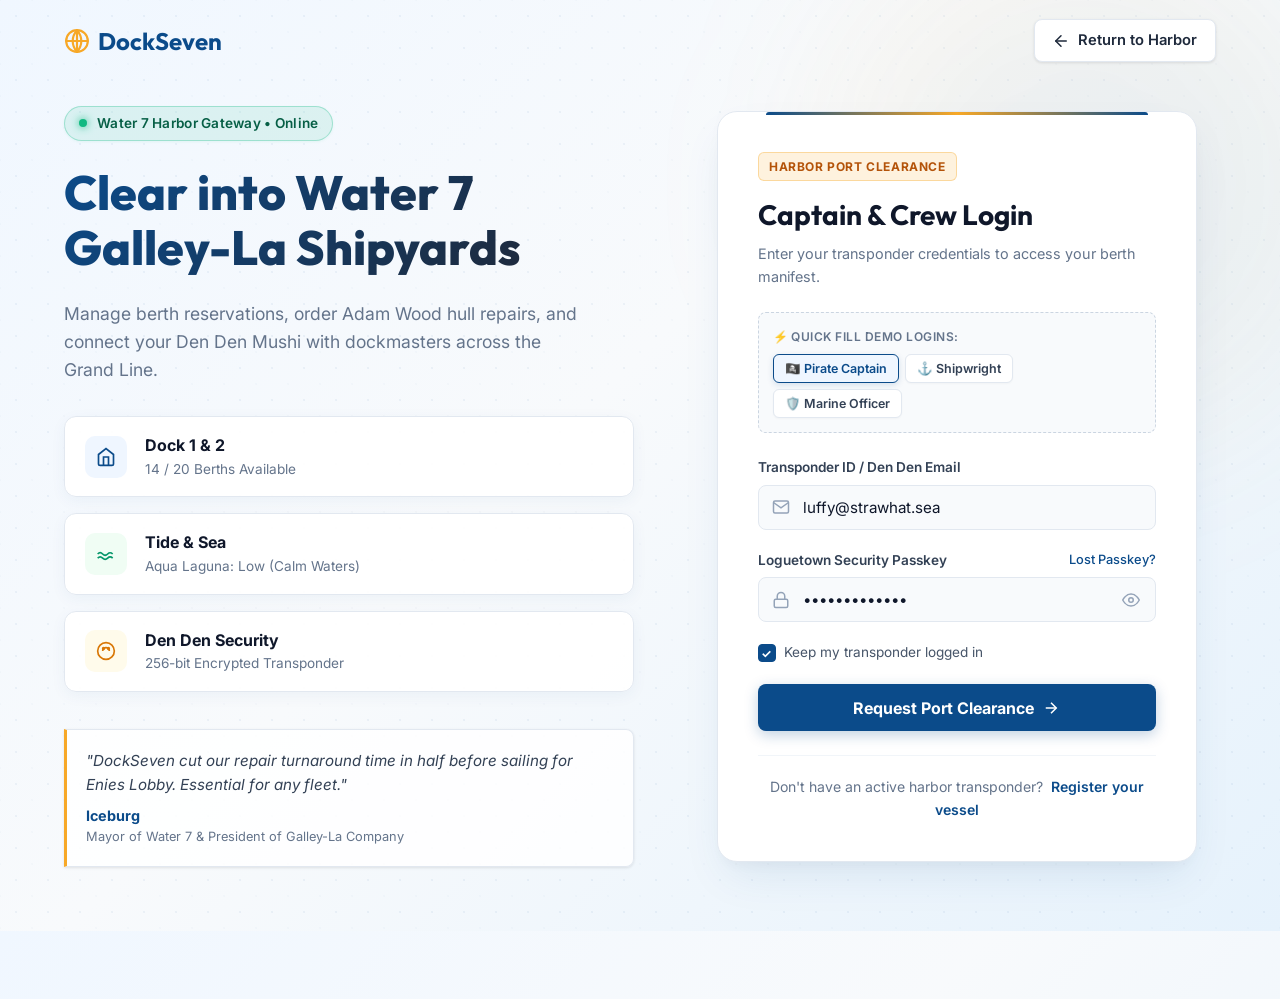
==== login.html @ c48d0538 "Add light-themed login and dynamic faction signup pages with role backgrounds" ====
<!DOCTYPE html>
<html lang="en">
<head>
    <meta charset="UTF-8">
    <meta name="viewport" content="width=device-width, initial-scale=1.0">
    <title>DockSeven - Harbor Clearance & Login</title>
    <meta name="description" content="Access your DockSeven port clearance, fleet dockings, shipwright orders, and Grand Line berths.">
    <link href="https://fonts.googleapis.com/css2?family=Outfit:wght@300;400;500;600;700;800&family=Inter:wght@300;400;500;600;700&family=Space+Mono:wght@400;700&display=swap" rel="stylesheet">
    <link rel="stylesheet" href="styles.css">
</head>
<body class="auth-body">
    <!-- Background Ambient Glow & Harbor Illustration Overlay -->
    <div class="auth-bg-ambient"></div>
    <div class="auth-bg-overlay"></div>

    <!-- Top Minimal Navigation -->
    <header class="auth-header">
        <a href="index.html" class="logo auth-nav-link" id="authLogoLink">
            <svg class="logo-icon" width="26" height="26" viewBox="0 0 24 24" fill="none" stroke="currentColor" stroke-width="2" stroke-linecap="round" stroke-linejoin="round">
                <circle cx="12" cy="12" r="10"></circle>
                <line x1="12" y1="2" x2="12" y2="22"></line>
                <line x1="2" y1="12" x2="22" y2="12"></line>
                <path d="M12 2a15.3 15.3 0 0 1 4 10 15.3 15.3 0 0 1-4 10 15.3 15.3 0 0 1-4-10 15.3 15.3 0 0 1 4-10z"></path>
            </svg>
            <span>DockSeven</span>
        </a>
        <a href="index.html" class="back-home-btn auth-nav-link" id="backHomeLink">
            <svg width="18" height="18" viewBox="0 0 24 24" fill="none" stroke="currentColor" stroke-width="2" stroke-linecap="round" stroke-linejoin="round">
                <line x1="19" y1="12" x2="5" y2="12"></line>
                <polyline points="12 19 5 12 12 5"></polyline>
            </svg>
            Return to Harbor
        </a>
    </header>

    <!-- Main Auth Container -->
    <main class="auth-container">
        <!-- Left Side: Harbor Terminal Info Panel -->
        <div class="auth-hero-panel">
            <div class="harbor-status-pill">
                <span class="status-indicator-live"></span>
                <span>Water 7 Harbor Gateway • Online</span>
            </div>
            <h1 class="auth-hero-title">Clear into Water 7 Galley-La Shipyards</h1>
            <p class="auth-hero-desc">Manage berth reservations, order Adam Wood hull repairs, and connect your Den Den Mushi with dockmasters across the Grand Line.</p>
            
            <!-- Terminal Live Metric Cards -->
            <div class="harbor-live-stats">
                <div class="stat-mini-card">
                    <div class="stat-icon-wrap">
                        <svg width="20" height="20" viewBox="0 0 24 24" fill="none" stroke="currentColor" stroke-width="2">
                            <path d="M3 9l9-7 9 7v11a2 2 0 0 1-2 2H5a2 2 0 0 1-2-2z"></path>
                            <polyline points="9 22 9 12 15 12 15 22"></polyline>
                        </svg>
                    </div>
                    <div class="stat-info">
                        <span class="stat-num">Dock 1 & 2</span>
                        <span class="stat-sub">14 / 20 Berths Available</span>
                    </div>
                </div>

                <div class="stat-mini-card">
                    <div class="stat-icon-wrap wave-icon">
                        <svg width="20" height="20" viewBox="0 0 24 24" fill="none" stroke="currentColor" stroke-width="2">
                            <path d="M2 12c2-2 4-2 6 0s4 2 6 0 4-2 6 0"></path>
                            <path d="M2 17c2-2 4-2 6 0s4 2 6 0 4-2 6 0"></path>
                        </svg>
                    </div>
                    <div class="stat-info">
                        <span class="stat-num">Tide & Sea</span>
                        <span class="stat-sub">Aqua Laguna: Low (Calm Waters)</span>
                    </div>
                </div>

                <div class="stat-mini-card">
                    <div class="stat-icon-wrap denden-icon">
                        <svg width="20" height="20" viewBox="0 0 24 24" fill="none" stroke="currentColor" stroke-width="2">
                            <circle cx="12" cy="12" r="10"></circle>
                            <path d="M8 12a4 4 0 1 1 8 0"></path>
                            <circle cx="9" cy="9" r="1"></circle>
                            <circle cx="15" cy="9" r="1"></circle>
                        </svg>
                    </div>
                    <div class="stat-info">
                        <span class="stat-num">Den Den Security</span>
                        <span class="stat-sub">256-bit Encrypted Transponder</span>
                    </div>
                </div>
            </div>

            <!-- Testimonial Quote -->
            <div class="auth-quote">
                <p>"DockSeven cut our repair turnaround time in half before sailing for Enies Lobby. Essential for any fleet."</p>
                <div class="quote-author">
                    <span class="author-name">Iceburg</span>
                    <span class="author-title">Mayor of Water 7 & President of Galley-La Company</span>
                </div>
            </div>
        </div>

        <!-- Right Side: Login Card -->
        <div class="auth-card-panel">
            <div class="auth-card">
                <!-- Card Header -->
                <div class="auth-card-header">
                    <span class="badge badge-accent">Harbor Port Clearance</span>
                    <h2>Captain & Crew Login</h2>
                    <p>Enter your transponder credentials to access your berth manifest.</p>
                </div>

                <!-- Quick Demo Login Presets -->
                <div class="demo-role-section">
                    <span class="demo-label">⚡ Quick Fill Demo Logins:</span>
                    <div class="demo-chips">
                        <button type="button" class="demo-chip active" id="demoPirate" onclick="selectDemoUser('pirate')">
                            🏴‍☠️ Pirate Captain
                        </button>
                        <button type="button" class="demo-chip" id="demoShipwright" onclick="selectDemoUser('shipwright')">
                            ⚓ Shipwright
                        </button>
                        <button type="button" class="demo-chip" id="demoMarine" onclick="selectDemoUser('marine')">
                            🛡️ Marine Officer
                        </button>
                    </div>
                </div>

                <!-- Login Form -->
                <form id="loginForm" class="auth-form" onsubmit="handleLoginSubmit(event)">
                    <!-- Transponder ID / Email -->
                    <div class="form-group">
                        <label for="userIdentifier">Transponder ID / Den Den Email</label>
                        <div class="input-wrapper">
                            <svg class="input-icon" width="18" height="18" viewBox="0 0 24 24" fill="none" stroke="currentColor" stroke-width="2">
                                <path d="M4 4h16c1.1 0 2 .9 2 2v12c0 1.1-.9 2-2 2H4c-1.1 0-2-.9-2-2V6c0-1.1.9-2 2-2z"></path>
                                <polyline points="22,6 12,13 2,6"></polyline>
                            </svg>
                            <input type="text" id="userIdentifier" name="identifier" required placeholder="e.g. luffy@strawhat.sea" value="luffy@strawhat.sea">
                        </div>
                    </div>

                    <!-- Secret Passkey -->
                    <div class="form-group">
                        <div class="label-row">
                            <label for="userPasskey">Loguetown Security Passkey</label>
                            <a href="#" class="forgot-link" onclick="handleForgotPass(event)">Lost Passkey?</a>
                        </div>
                        <div class="input-wrapper">
                            <svg class="input-icon" width="18" height="18" viewBox="0 0 24 24" fill="none" stroke="currentColor" stroke-width="2">
                                <rect x="3" y="11" width="18" height="11" rx="2" ry="2"></rect>
                                <path d="M7 11V7a5 5 0 0 1 10 0v4"></path>
                            </svg>
                            <input type="password" id="userPasskey" name="passkey" required placeholder="••••••••••••" value="GomuGomu3000M">
                            <button type="button" class="pass-toggle-btn" id="togglePassBtn" onclick="togglePasswordVisibility()" aria-label="Toggle password visibility">
                                <svg id="eyeIcon" width="18" height="18" viewBox="0 0 24 24" fill="none" stroke="currentColor" stroke-width="2">
                                    <path d="M1 12s4-8 11-8 11 8 11 8-4 8-11 8-11-8-11-8z"></path>
                                    <circle cx="12" cy="12" r="3"></circle>
                                </svg>
                            </button>
                        </div>
                    </div>

                    <!-- Options Row -->
                    <div class="form-options">
                        <label class="custom-checkbox">
                            <input type="checkbox" id="rememberMe" checked>
                            <span class="checkbox-indicator"></span>
                            <span class="checkbox-label">Keep my transponder logged in</span>
                        </label>
                    </div>

                    <!-- Status Notification Message Banner -->
                    <div id="authAlert" class="auth-alert hidden"></div>

                    <!-- Submit Action Button -->
                    <button type="submit" id="submitLoginBtn" class="btn btn-primary btn-block btn-login">
                        <span class="btn-text">Request Port Clearance</span>
                        <span class="btn-spinner hidden"></span>
                        <svg class="btn-arrow" width="18" height="18" viewBox="0 0 24 24" fill="none" stroke="currentColor" stroke-width="2">
                            <line x1="5" y1="12" x2="19" y2="12"></line>
                            <polyline points="12 5 19 12 12 19"></polyline>
                        </svg>
                    </button>
                </form>

                <!-- Card Footer / Sign Up Link -->
                <div class="auth-card-footer">
                    <p>Don't have an active harbor transponder? <a href="signup.html" class="auth-signup-link">Register your vessel</a></p>
                </div>
            </div>
        </div>
    </main>

    <!-- Notification Toast for feedback -->
    <div id="authToast" class="auth-toast"></div>

    <script src="script.js"></script>
    <script src="login.js"></script>
</body>
</html>
---- styles.css ----
:root {
    --primary-color: #0b4b8a; /* Deep maritime blue */
    --primary-hover: #1660a9;
    --secondary-color: #f7a827; /* Golden accent */
    --text-main: #1e293b;
    --text-muted: #64748b;
    --bg-main: #f8fafc;
    --bg-card: #ffffff;
    --border-color: #e2e8f0;
    --font-heading: 'Outfit', sans-serif;
    --font-body: 'Inter', sans-serif;
    --radius-lg: 12px;
    --radius-md: 8px;
    --shadow-sm: 0 1px 3px rgba(0,0,0,0.1);
    --shadow-md: 0 4px 6px -1px rgba(0,0,0,0.1), 0 2px 4px -1px rgba(0,0,0,0.06);
    --shadow-lg: 0 10px 25px -5px rgba(0,0,0,0.1), 0 8px 10px -6px rgba(0,0,0,0.1);
    --transition: all 0.3s cubic-bezier(0.4, 0, 0.2, 1);
}

* {
    margin: 0;
    padding: 0;
    box-sizing: border-box;
}

body {
    font-family: var(--font-body);
    color: var(--text-main);
    background-color: var(--bg-main);
    line-height: 1.6;
    overflow-x: hidden;
}

a {
    text-decoration: none;
    color: inherit;
}

/* Navbar */
.navbar {
    display: flex;
    justify-content: space-between;
    align-items: center;
    padding: 1rem 5%;
    background: rgba(255, 255, 255, 0.95);
    backdrop-filter: blur(10px);
    position: fixed;
    width: 100%;
    top: 0;
    z-index: 1000;
    border-bottom: 1px solid var(--border-color);
    box-shadow: var(--shadow-sm);
    transition: var(--transition);
}

.logo {
    display: flex;
    align-items: center;
    gap: 8px;
    font-family: var(--font-heading);
    font-weight: 700;
    font-size: 1.5rem;
    color: var(--primary-color);
    cursor: pointer;
}

.logo-icon {
    color: var(--secondary-color);
    transition: transform 0.3s ease;
}

.logo:hover .logo-icon {
    transform: rotate(45deg);
}

.nav-links {
    display: flex;
    gap: 2rem;
    align-items: center;
}

.nav-links a {
    font-weight: 500;
    font-size: 0.95rem;
    color: var(--text-main);
    transition: var(--transition);
    position: relative;
}

.nav-links a:hover {
    color: var(--primary-color);
}

.nav-links a::after {
    content: '';
    position: absolute;
    width: 0;
    height: 2px;
    bottom: -4px;
    left: 0;
    background-color: var(--secondary-color);
    transition: var(--transition);
}

.nav-links a:hover::after {
    width: 100%;
}

.dropdown {
    display: flex;
    align-items: center;
}

.arrow {
    font-size: 0.7rem;
    margin-left: 4px;
    opacity: 0.6;
    transition: transform 0.3s;
}

.dropdown:hover .arrow {
    transform: rotate(180deg);
}

.auth-buttons {
    display: flex;
    gap: 1rem;
}

.btn {
    padding: 0.6rem 1.2rem;
    border-radius: var(--radius-md);
    font-weight: 600;
    font-family: var(--font-body);
    cursor: pointer;
    transition: var(--transition);
    font-size: 0.95rem;
    display: inline-flex;
    align-items: center;
    justify-content: center;
    border: none;
}

.btn-primary {
    background-color: var(--primary-color);
    color: white;
}

.btn-primary:hover {
    background-color: var(--primary-hover);
    transform: translateY(-2px);
    box-shadow: var(--shadow-md);
}

.btn-outline {
    background-color: transparent;
    border: 1px solid var(--primary-color);
    color: var(--primary-color);
}

.btn-outline:hover {
    background-color: var(--primary-color);
    color: white;
}

/* Hero Section */
.hero {
    position: relative;
    height: 80vh;
    min-height: 600px;
    display: flex;
    align-items: center;
    justify-content: center;
    text-align: center;
    padding-top: 80px; /* Offset navbar */
    background: url('assets/hero.jpg') center/cover no-repeat;
    overflow: hidden;
}

.hero-overlay {
    position: absolute;
    top: 0;
    left: 0;
    width: 100%;
    height: 100%;
    background: linear-gradient(135deg, rgba(11,75,138,0.7) 0%, rgba(0,0,0,0.4) 100%);
    z-index: 1;
}

.hero-content {
    position: relative;
    z-index: 2;
    width: 100%;
    max-width: 800px;
    padding: 0 20px;
    animation: fadeInDown 1s ease-out;
}

@keyframes fadeInDown {
    from { opacity: 0; transform: translateY(-30px); }
    to { opacity: 1; transform: translateY(0); }
}

.hero-content h1 {
    font-family: var(--font-heading);
    color: white;
    font-size: 3.5rem;
    font-weight: 700;
    margin-bottom: 2rem;
    text-shadow: 0 2px 10px rgba(0,0,0,0.3);
}

.search-box {
    display: flex;
    background: white;
    border-radius: var(--radius-md);
    padding: 8px;
    box-shadow: var(--shadow-lg);
    align-items: center;
    margin-bottom: 1.5rem;
    transition: transform 0.3s, box-shadow 0.3s;
}

.search-box:focus-within {
    transform: translateY(-2px) scale(1.02);
    box-shadow: 0 15px 30px -5px rgba(0,0,0,0.2);
}

.search-icon {
    margin: 0 15px;
    color: var(--text-muted);
}

.search-box input {
    flex: 1;
    border: none;
    outline: none;
    font-size: 1.1rem;
    font-family: var(--font-body);
    padding: 10px 0;
    color: var(--text-main);
}

.search-btn {
    padding: 12px 30px;
    font-size: 1.05rem;
}

.filter-link {
    display: inline-flex;
    align-items: center;
    gap: 8px;
    color: white;
    font-size: 1rem;
    font-weight: 500;
    text-shadow: 0 1px 3px rgba(0,0,0,0.5);
    transition: var(--transition);
}

.filter-link:hover {
    color: var(--secondary-color);
}

/* Info Sections */
.info-section {
    padding: 5rem 5%;
    display: flex;
    justify-content: center;
}

.info-section.alternate {
    background-color: white;
}

.info-card {
    display: flex;
    max-width: 1100px;
    width: 100%;
    background: var(--bg-card);
    border-radius: var(--radius-lg);
    overflow: hidden;
    box-shadow: var(--shadow-md);
    transition: var(--transition);
}

.info-card:hover {
    box-shadow: var(--shadow-lg);
    transform: translateY(-5px);
}

.info-card.reverse {
    flex-direction: row-reverse;
}

.info-image {
    flex: 1;
    position: relative;
    min-height: 400px;
    overflow: hidden;
}

.info-image img {
    width: 100%;
    height: 100%;
    object-fit: cover;
    transition: transform 0.7s ease;
}

.info-card:hover .info-image img {
    transform: scale(1.05);
}

.play-button {
    position: absolute;
    top: 50%;
    left: 50%;
    transform: translate(-50%, -50%);
    width: 60px;
    height: 60px;
    background-color: var(--secondary-color);
    border-radius: 50%;
    display: flex;
    align-items: center;
    justify-content: center;
    cursor: pointer;
    box-shadow: 0 4px 15px rgba(0,0,0,0.2);
    transition: var(--transition);
    z-index: 2;
}

.play-button:hover {
    transform: translate(-50%, -50%) scale(1.1);
    background-color: var(--primary-color);
}

.play-button svg {
    margin-left: 4px;
}

.info-text {
    flex: 1;
    padding: 4rem;
    display: flex;
    flex-direction: column;
    justify-content: center;
}

.badge {
    color: var(--secondary-color);
    font-weight: 700;
    font-size: 0.9rem;
    text-transform: uppercase;
    letter-spacing: 1px;
    margin-bottom: 1rem;
    display: inline-block;
}

.info-text h2 {
    font-family: var(--font-heading);
    font-size: 2.5rem;
    color: var(--text-main);
    margin-bottom: 1rem;
    line-height: 1.2;
}

.info-text p {
    color: var(--text-muted);
    font-size: 1.1rem;
    margin-bottom: 2rem;
}

.features-list {
    list-style: none;
    margin-bottom: 2.5rem;
}

.features-list li {
    display: flex;
    align-items: flex-start;
    gap: 12px;
    margin-bottom: 1rem;
    color: var(--text-muted);
}

.features-list strong {
    color: var(--text-main);
}

.check-icon {
    width: 20px;
    height: 20px;
    fill: none;
    stroke: var(--primary-color);
    stroke-width: 3;
    stroke-linecap: round;
    stroke-linejoin: round;
    flex-shrink: 0;
    margin-top: 3px;
}

.action-buttons {
    display: flex;
    gap: 1rem;
}

/* Footer */
.footer {
    background-color: white;
    padding: 2rem 5%;
    border-top: 1px solid var(--border-color);
}

.footer-content {
    max-width: 1200px;
    margin: 0 auto;
    display: flex;
    justify-content: space-between;
    align-items: center;
    flex-wrap: wrap;
    gap: 1rem;
}

.footer-links {
    display: flex;
    gap: 1.5rem;
    align-items: center;
    font-size: 0.9rem;
    color: var(--text-muted);
}

.footer-links a {
    transition: var(--transition);
}

.footer-links a:hover {
    color: var(--primary-color);
}

.footer-social {
    display: flex;
    gap: 1rem;
    color: var(--text-muted);
}

.footer-social svg {
    cursor: pointer;
    transition: var(--transition);
}

.footer-social svg:hover {
    color: var(--primary-color);
    transform: translateY(-2px);
}

/* Responsive */
@media (max-width: 992px) {
    .info-card, .info-card.reverse {
        flex-direction: column;
    }
    
    .info-image {
        min-height: 300px;
    }
    
    .info-text {
        padding: 2.5rem;
    }
}

@media (max-width: 768px) {
    .nav-links {
        display: none; /* In a real app, implement a hamburger menu */
    }
    
    .hero-content h1 {
        font-size: 2.5rem;
    }
    
    .search-box {
        flex-direction: column;
        background: transparent;
        box-shadow: none;
        gap: 10px;
    }
    
    .search-box input {
        width: 100%;
        background: white;
        padding: 15px;
        border-radius: var(--radius-md);
    }
    
    .search-btn {
        width: 100%;
    }
    
    .search-icon {
        display: none;
    }
    
    .action-buttons {
        flex-direction: column;
    }
    
    .footer-content {
        flex-direction: column;
        text-align: center;
    }
    
    .footer-links {
        flex-wrap: wrap;
        justify-content: center;
    }
}

/* =========================================================
   SMOOTH PAGE TRANSITIONS & AUTHENTICATION STYLING
   ========================================================= */

/* Page Transition Effects */
body {
    opacity: 1;
    transform: translateY(0);
    transition: opacity 0.35s cubic-bezier(0.16, 1, 0.3, 1), transform 0.35s cubic-bezier(0.16, 1, 0.3, 1);
}

body.page-exiting {
    opacity: 0;
    transform: translateY(12px) scale(0.995);
    pointer-events: none;
}

body.page-entering {
    animation: pageFadeIn 0.4s cubic-bezier(0.16, 1, 0.3, 1) forwards;
}

@keyframes pageFadeIn {
    from {
        opacity: 0;
        transform: translateY(-8px);
    }
    to {
        opacity: 1;
        transform: translateY(0);
    }
}

/* Auth Page Body & Background - Synced with Front Page Light Theme */
.auth-body {
    min-height: 100vh;
    background: linear-gradient(135deg, #f0f7ff 0%, #f8fafc 45%, #e6f2fc 100%);
    color: var(--text-main);
    position: relative;
    overflow-x: hidden;
    display: flex;
    flex-direction: column;
}

.auth-bg-ambient {
    position: fixed;
    top: -15%;
    right: -10%;
    width: 650px;
    height: 650px;
    background: radial-gradient(circle, rgba(11, 75, 138, 0.08) 0%, rgba(247, 168, 39, 0.06) 50%, transparent 70%);
    filter: blur(80px);
    z-index: 0;
    pointer-events: none;
    animation: pulseAmbient 10s ease-in-out infinite alternate;
}

@keyframes pulseAmbient {
    0% { transform: scale(1) translate(0, 0); opacity: 0.7; }
    100% { transform: scale(1.15) translate(-40px, 30px); opacity: 1; }
}

.auth-bg-overlay {
    position: fixed;
    inset: 0;
    background-image: 
        radial-gradient(rgba(11, 75, 138, 0.05) 1.2px, transparent 1.2px),
        radial-gradient(rgba(11, 75, 138, 0.02) 1.2px, transparent 1.2px);
    background-size: 32px 32px;
    background-position: 0 0, 16px 16px;
    z-index: 0;
    pointer-events: none;
}

/* Auth Header */
.auth-header {
    display: flex;
    justify-content: space-between;
    align-items: center;
    padding: 1.2rem 5%;
    position: relative;
    z-index: 10;
    max-width: 1400px;
    width: 100%;
    margin: 0 auto;
}

.auth-header .logo {
    color: var(--primary-color);
}

.back-home-btn {
    display: inline-flex;
    align-items: center;
    gap: 8px;
    color: var(--text-main);
    font-size: 0.92rem;
    font-weight: 600;
    padding: 0.55rem 1.1rem;
    border-radius: var(--radius-md);
    background: #ffffff;
    border: 1px solid var(--border-color);
    box-shadow: var(--shadow-sm);
    transition: var(--transition);
}

.back-home-btn:hover {
    color: var(--primary-color);
    background: #f8fafc;
    border-color: var(--primary-color);
    transform: translateX(-3px);
    box-shadow: var(--shadow-md);
}

/* Auth Main Container */
.auth-container {
    flex: 1;
    display: grid;
    grid-template-columns: 1.1fr 1fr;
    max-width: 1280px;
    width: 100%;
    margin: 0 auto;
    padding: 1.5rem 5% 4rem;
    gap: 4rem;
    align-items: center;
    position: relative;
    z-index: 5;
}

/* Hero Panel (Left Side) */
.auth-hero-panel {
    display: flex;
    flex-direction: column;
    gap: 1.5rem;
}

.harbor-status-pill {
    display: inline-flex;
    align-items: center;
    gap: 10px;
    background: rgba(16, 185, 129, 0.1);
    border: 1px solid rgba(16, 185, 129, 0.3);
    color: #065f46;
    padding: 6px 14px;
    border-radius: 9999px;
    font-size: 0.85rem;
    font-weight: 600;
    letter-spacing: 0.02em;
    width: fit-content;
    box-shadow: 0 1px 3px rgba(16, 185, 129, 0.08);
}

.status-indicator-live {
    width: 8px;
    height: 8px;
    border-radius: 50%;
    background-color: #10b981;
    box-shadow: 0 0 8px #10b981;
    animation: livePulse 2s infinite;
}

@keyframes livePulse {
    0% { transform: scale(0.95); box-shadow: 0 0 0 0 rgba(16, 185, 129, 0.6); }
    70% { transform: scale(1.15); box-shadow: 0 0 0 7px rgba(16, 185, 129, 0); }
    100% { transform: scale(0.95); box-shadow: 0 0 0 0 rgba(16, 185, 129, 0); }
}

.auth-hero-title {
    font-family: var(--font-heading);
    font-size: 3rem;
    line-height: 1.15;
    font-weight: 800;
    color: #0f172a;
    background: linear-gradient(135deg, #0b4b8a 0%, #1e293b 85%);
    -webkit-background-clip: text;
    -webkit-text-fill-color: transparent;
}

.auth-hero-desc {
    font-size: 1.1rem;
    color: var(--text-muted);
    line-height: 1.6;
    max-width: 520px;
}

.harbor-live-stats {
    display: flex;
    flex-direction: column;
    gap: 1rem;
    margin-top: 0.5rem;
}

.stat-mini-card {
    display: flex;
    align-items: center;
    gap: 1.1rem;
    background: rgba(255, 255, 255, 0.92);
    border: 1px solid var(--border-color);
    backdrop-filter: blur(8px);
    padding: 1rem 1.25rem;
    border-radius: var(--radius-lg);
    box-shadow: 0 4px 15px rgba(11, 75, 138, 0.05);
    transition: var(--transition);
}

.stat-mini-card:hover {
    border-color: rgba(11, 75, 138, 0.3);
    background: #ffffff;
    transform: translateX(5px);
    box-shadow: 0 8px 22px rgba(11, 75, 138, 0.09);
}

.stat-icon-wrap {
    width: 42px;
    height: 42px;
    border-radius: 10px;
    background: #eff6ff;
    color: var(--primary-color);
    display: flex;
    align-items: center;
    justify-content: center;
    flex-shrink: 0;
}

.stat-icon-wrap.wave-icon {
    background: #f0fdf4;
    color: #059669;
}

.stat-icon-wrap.denden-icon {
    background: #fffbeb;
    color: #d97706;
}

.stat-info {
    display: flex;
    flex-direction: column;
}

.stat-num {
    font-weight: 700;
    font-size: 1rem;
    color: #0f172a;
}

.stat-sub {
    font-size: 0.85rem;
    color: var(--text-muted);
}

.auth-quote {
    margin-top: 0.8rem;
    padding: 1.2rem;
    border-left: 3.5px solid var(--secondary-color);
    background: rgba(255, 255, 255, 0.85);
    border: 1px solid var(--border-color);
    border-left: 3.5px solid var(--secondary-color);
    border-radius: 0 var(--radius-md) var(--radius-md) 0;
    font-style: italic;
    color: #334155;
    font-size: 0.95rem;
    box-shadow: var(--shadow-sm);
}

.quote-author {
    margin-top: 6px;
    font-style: normal;
    display: flex;
    flex-direction: column;
}

.author-name {
    font-weight: 700;
    color: var(--primary-color);
    font-size: 0.9rem;
}

.author-title {
    font-size: 0.8rem;
    color: #64748b;
}

/* Card Panel (Right Side) */
.auth-card-panel {
    display: flex;
    justify-content: center;
}

.auth-card {
    background: #ffffff;
    border: 1px solid #e2e8f0;
    box-shadow: 0 20px 45px -10px rgba(11, 75, 138, 0.1), 0 8px 16px -4px rgba(0, 0, 0, 0.04);
    padding: 2.5rem;
    border-radius: 20px;
    width: 100%;
    max-width: 480px;
    position: relative;
}

.auth-card::before {
    content: '';
    position: absolute;
    top: 0;
    left: 10%;
    right: 10%;
    height: 3px;
    background: linear-gradient(90deg, var(--primary-color), var(--secondary-color), var(--primary-color));
    border-radius: 3px 3px 0 0;
}

.auth-card-header {
    text-align: left;
    margin-bottom: 1.5rem;
}

.badge-accent {
    background: rgba(247, 168, 39, 0.15);
    color: #b45309;
    border: 1px solid rgba(247, 168, 39, 0.35);
    padding: 4px 10px;
    border-radius: 6px;
    font-size: 0.75rem;
    font-weight: 700;
    text-transform: uppercase;
    letter-spacing: 0.05em;
    display: inline-block;
    margin-bottom: 0.75rem;
}

.auth-card-header h2 {
    font-family: var(--font-heading);
    font-size: 1.75rem;
    font-weight: 700;
    color: #0f172a;
    margin-bottom: 0.3rem;
}

.auth-card-header p {
    color: var(--text-muted);
    font-size: 0.9rem;
}

/* Demo Role Section */
.demo-role-section {
    background: #f8fafc;
    border: 1px dashed #cbd5e1;
    padding: 0.85rem;
    border-radius: var(--radius-md);
    margin-bottom: 1.5rem;
}

.demo-label {
    display: block;
    font-size: 0.75rem;
    color: #64748b;
    font-weight: 600;
    margin-bottom: 8px;
    text-transform: uppercase;
    letter-spacing: 0.04em;
}

.demo-chips {
    display: flex;
    gap: 6px;
    flex-wrap: wrap;
}

.demo-chip {
    background: #ffffff;
    border: 1px solid #e2e8f0;
    color: #334155;
    padding: 6px 11px;
    border-radius: 6px;
    font-size: 0.78rem;
    font-weight: 600;
    cursor: pointer;
    transition: var(--transition);
    font-family: var(--font-body);
    box-shadow: 0 1px 2px rgba(0,0,0,0.03);
}

.demo-chip:hover {
    background: #f1f5f9;
    color: var(--primary-color);
    border-color: #cbd5e1;
}

.demo-chip.active {
    background: #eff6ff;
    border-color: var(--primary-color);
    color: var(--primary-color);
    box-shadow: 0 2px 6px rgba(11, 75, 138, 0.15);
}

/* Form Styles */
.auth-form {
    display: flex;
    flex-direction: column;
    gap: 1.25rem;
}

.form-group {
    display: flex;
    flex-direction: column;
    gap: 6px;
}

.form-group label {
    font-size: 0.85rem;
    font-weight: 600;
    color: #334155;
}

.label-row {
    display: flex;
    justify-content: space-between;
    align-items: center;
}

.forgot-link {
    font-size: 0.8rem;
    color: var(--primary-color);
    font-weight: 500;
    transition: var(--transition);
}

.forgot-link:hover {
    color: var(--primary-hover);
    text-decoration: underline;
}

.input-wrapper {
    position: relative;
    display: flex;
    align-items: center;
}

.input-icon {
    position: absolute;
    left: 14px;
    color: #94a3b8;
    pointer-events: none;
    transition: var(--transition);
}

.input-wrapper input {
    width: 100%;
    background: #f8fafc;
    border: 1.5px solid #e2e8f0;
    border-radius: var(--radius-md);
    padding: 0.75rem 1rem 0.75rem 2.75rem;
    font-size: 0.95rem;
    color: #0f172a;
    font-family: var(--font-body);
    transition: var(--transition);
    outline: none;
}

.input-wrapper input:focus {
    border-color: var(--primary-color);
    background: #ffffff;
    box-shadow: 0 0 0 3px rgba(11, 75, 138, 0.12);
}

.input-wrapper input:focus + .input-icon,
.input-wrapper:focus-within .input-icon {
    color: var(--primary-color);
}

.pass-toggle-btn {
    position: absolute;
    right: 12px;
    background: transparent;
    border: none;
    color: #94a3b8;
    cursor: pointer;
    display: flex;
    align-items: center;
    justify-content: center;
    padding: 4px;
    transition: var(--transition);
}

.pass-toggle-btn:hover {
    color: #334155;
}

/* Form Options */
.form-options {
    display: flex;
    align-items: center;
    justify-content: space-between;
}

.custom-checkbox {
    display: inline-flex;
    align-items: center;
    gap: 8px;
    cursor: pointer;
    font-size: 0.85rem;
    color: #475569;
    user-select: none;
}

.custom-checkbox input {
    display: none;
}

.checkbox-indicator {
    width: 18px;
    height: 18px;
    border: 1.5px solid #cbd5e1;
    border-radius: 4px;
    background: #f8fafc;
    display: inline-flex;
    align-items: center;
    justify-content: center;
    transition: var(--transition);
    position: relative;
}

.custom-checkbox input:checked + .checkbox-indicator {
    background-color: var(--primary-color);
    border-color: var(--primary-color);
}

.custom-checkbox input:checked + .checkbox-indicator::after {
    content: '✓';
    color: #ffffff;
    font-size: 12px;
    font-weight: bold;
}

/* Alert Banner */
.auth-alert {
    padding: 0.75rem 1rem;
    border-radius: var(--radius-md);
    font-size: 0.85rem;
    line-height: 1.4;
    transition: var(--transition);
}

.auth-alert.alert-error {
    background: #fef2f2;
    border: 1px solid #fecaca;
    color: #b91c1c;
}

.auth-alert.alert-success {
    background: #ecfdf5;
    border: 1px solid #a7f3d0;
    color: #047857;
}

.hidden {
    display: none !important;
}

/* Submit Button */
.btn-block {
    width: 100%;
}

.btn-login {
    background-color: var(--primary-color);
    color: #ffffff;
    font-weight: 700;
    font-size: 1rem;
    padding: 0.85rem 1.5rem;
    border-radius: var(--radius-md);
    border: none;
    box-shadow: 0 4px 14px rgba(11, 75, 138, 0.25);
    gap: 8px;
    transition: all 0.3s ease;
    cursor: pointer;
}

.btn-login:hover {
    background-color: var(--primary-hover);
    box-shadow: 0 6px 20px rgba(11, 75, 138, 0.35);
    transform: translateY(-2px);
}

.btn-login:active {
    transform: translateY(0);
}

.btn-arrow {
    transition: transform 0.2s ease;
}

.btn-login:hover .btn-arrow {
    transform: translateX(4px);
}

.btn-spinner {
    width: 18px;
    height: 18px;
    border: 2px solid rgba(255, 255, 255, 0.3);
    border-top-color: #ffffff;
    border-radius: 50%;
    animation: spin 0.8s linear infinite;
    display: inline-block;
}

@keyframes spin {
    to { transform: rotate(360deg); }
}

/* Auth Card Footer */
.auth-card-footer {
    margin-top: 1.5rem;
    text-align: center;
    border-top: 1px solid #f1f5f9;
    padding-top: 1.25rem;
}

.auth-card-footer p {
    font-size: 0.88rem;
    color: #64748b;
}

.auth-signup-link {
    color: var(--primary-color);
    font-weight: 600;
    margin-left: 4px;
    transition: var(--transition);
}

.auth-signup-link:hover {
    text-decoration: underline;
    color: var(--primary-hover);
}

/* Toast */
.auth-toast {
    position: fixed;
    bottom: 2rem;
    right: 2rem;
    background: #0f172a;
    color: #ffffff;
    border: 1px solid rgba(255, 255, 255, 0.1);
    padding: 0.85rem 1.4rem;
    border-radius: var(--radius-md);
    font-size: 0.9rem;
    box-shadow: 0 10px 25px rgba(0, 0, 0, 0.25);
    z-index: 1000;
    transform: translateY(100px);
    opacity: 0;
    transition: all 0.3s cubic-bezier(0.16, 1, 0.3, 1);
    pointer-events: none;
}

.auth-toast.show {
    transform: translateY(0);
    opacity: 1;
}

/* Responsive Auth Layout */
@media (max-width: 992px) {
    .auth-container {
        grid-template-columns: 1fr;
        gap: 2.5rem;
        padding-top: 0.5rem;
    }

    .auth-hero-panel {
        text-align: center;
        align-items: center;
    }

    .auth-hero-title {
        font-size: 2.3rem;
    }

    .harbor-live-stats {
        width: 100%;
        max-width: 480px;
    }

    .auth-quote {
        max-width: 480px;
        text-align: left;
    }
}

@media (max-width: 576px) {
    .auth-card {
        padding: 1.5rem;
    }

    .auth-hero-title {
        font-size: 1.85rem;
    }

    .demo-chips {
        flex-direction: column;
    }
}

/* =========================================================
   SIGN UP PAGE & DYNAMIC FACTION THEME SYSTEM
   ========================================================= */

/* Dynamic Role Background Backdrop - Rich & Darker for High Visibility */
.dynamic-faction-bg {
    position: fixed;
    inset: 0;
    background-size: cover;
    background-position: center center;
    background-repeat: no-repeat;
    z-index: 0;
    pointer-events: none;
    opacity: 0.92;
    transition: background-image 0.5s ease, opacity 0.5s ease;
}

/* Faction Watermarks in Background */
.faction-watermark {
    display: none; /* Hidden in favor of high-res artwork */
}

/* Marine Theme State */
body.signup-theme-marine {
    background: #0c1a30;
}
body.signup-theme-marine .dynamic-faction-bg {
    background-image: 
        linear-gradient(to bottom, rgba(10, 25, 47, 0.45) 0%, rgba(7, 18, 36, 0.65) 100%),
        url('assets/marine_bg.jpg');
}
body.signup-theme-marine #signupAmbient {
    background: radial-gradient(circle, rgba(11, 75, 138, 0.25) 0%, rgba(56, 189, 248, 0.15) 50%, transparent 70%);
}

/* Pirate Theme State */
body.signup-theme-pirate {
    background: #1c0d0d;
}
body.signup-theme-pirate .dynamic-faction-bg {
    background-image: 
        linear-gradient(to bottom, rgba(38, 12, 12, 0.42) 0%, rgba(24, 7, 7, 0.65) 100%),
        url('assets/pirate_bg.jpg');
}
body.signup-theme-pirate #signupAmbient {
    background: radial-gradient(circle, rgba(220, 38, 38, 0.25) 0%, rgba(247, 168, 39, 0.15) 50%, transparent 70%);
}
body.signup-theme-pirate #factionBadge {
    background: rgba(220, 38, 38, 0.12);
    color: #dc2626;
    border-color: rgba(220, 38, 38, 0.3);
}

/* Merchant Theme State */
body.signup-theme-merchant {
    background: #19140a;
}
body.signup-theme-merchant .dynamic-faction-bg {
    background-image: 
        linear-gradient(to bottom, rgba(28, 20, 8, 0.42) 0%, rgba(18, 13, 5, 0.65) 100%),
        url('assets/merchant_bg.jpg');
}
body.signup-theme-merchant #signupAmbient {
    background: radial-gradient(circle, rgba(217, 119, 6, 0.25) 0%, rgba(16, 185, 129, 0.15) 50%, transparent 70%);
}
body.signup-theme-merchant #factionBadge {
    background: rgba(217, 119, 6, 0.12);
    color: #d97706;
    border-color: rgba(217, 119, 6, 0.3);
}

/* Signup Main Container */
.signup-container {
    max-width: 1040px;
    width: 100%;
    margin: 0 auto;
    padding: 1rem 5% 5rem;
    display: flex;
    flex-direction: column;
    gap: 2rem;
    position: relative;
    z-index: 5;
}

/* Intro & Faction Selector Card */
.signup-intro-card {
    background: rgba(255, 255, 255, 0.96);
    backdrop-filter: blur(16px);
    border: 1px solid rgba(255, 255, 255, 0.8);
    border-radius: 20px;
    padding: 2.2rem;
    box-shadow: 0 20px 45px rgba(0, 0, 0, 0.3);
    position: relative;
}

/* Header in Signup */
.signup-theme-marine .auth-header,
.signup-theme-pirate .auth-header,
.signup-theme-merchant .auth-header {
    background: rgba(255, 255, 255, 0.92);
    backdrop-filter: blur(12px);
    border-radius: 14px;
    margin-top: 1rem;
    box-shadow: 0 4px 20px rgba(0, 0, 0, 0.2);
    border: 1px solid rgba(255, 255, 255, 0.5);
}

.signup-header-text {
    text-align: center;
    max-width: 680px;
    margin: 0 auto 1.8rem;
}

.signup-header-text h1 {
    font-family: var(--font-heading);
    font-size: 2.2rem;
    font-weight: 800;
    color: #0f172a;
    margin: 0.5rem 0;
}

.signup-header-text p {
    color: var(--text-muted);
    font-size: 0.95rem;
}

/* Faction Grid */
.faction-selector-grid {
    display: grid;
    grid-template-columns: repeat(3, 1fr);
    gap: 1.25rem;
}

.faction-card {
    background: rgba(248, 250, 252, 0.95);
    border: 2px solid #e2e8f0;
    border-radius: var(--radius-lg);
    padding: 1.4rem;
    cursor: pointer;
    transition: all 0.3s cubic-bezier(0.16, 1, 0.3, 1);
    position: relative;
    display: flex;
    flex-direction: column;
    gap: 1rem;
}

.faction-card:hover {
    background: #ffffff;
    border-color: #cbd5e1;
    transform: translateY(-3px);
    box-shadow: 0 8px 20px rgba(0, 0, 0, 0.05);
}

.faction-card.active {
    background: #ffffff;
    box-shadow: 0 10px 25px rgba(11, 75, 138, 0.12);
}

#factionMarineCard.active {
    border-color: var(--primary-color);
}
#factionPirateCard.active {
    border-color: #dc2626;
}
#factionMerchantCard.active {
    border-color: #d97706;
}

.faction-icon {
    width: 52px;
    height: 52px;
    border-radius: 12px;
    display: flex;
    align-items: center;
    justify-content: center;
}

.marine-icon {
    background: #eff6ff;
    color: var(--primary-color);
}

.pirate-icon {
    background: #fef2f2;
    color: #dc2626;
}

.merchant-icon {
    background: #fffbeb;
    color: #d97706;
}

.faction-title-row {
    display: flex;
    flex-direction: column;
    gap: 4px;
    margin-bottom: 4px;
}

.faction-title-row h3 {
    font-family: var(--font-heading);
    font-size: 1.1rem;
    font-weight: 700;
    color: #0f172a;
}

.faction-pill {
    display: inline-block;
    font-size: 0.72rem;
    font-weight: 700;
    padding: 3px 8px;
    border-radius: 4px;
    width: fit-content;
}

.pill-marine {
    background: rgba(11, 75, 138, 0.1);
    color: var(--primary-color);
}
.pill-pirate {
    background: rgba(220, 38, 38, 0.1);
    color: #dc2626;
}
.pill-merchant {
    background: rgba(217, 119, 6, 0.1);
    color: #d97706;
}

.faction-details p {
    font-size: 0.85rem;
    color: var(--text-muted);
    line-height: 1.4;
}

.faction-check {
    position: absolute;
    top: 14px;
    right: 14px;
    width: 24px;
    height: 24px;
    border-radius: 50%;
    background: #e2e8f0;
    color: #ffffff;
    display: flex;
    align-items: center;
    justify-content: center;
    font-size: 0.8rem;
    font-weight: bold;
    transition: var(--transition);
}

#factionMarineCard.active .faction-check {
    background: var(--primary-color);
}
#factionPirateCard.active .faction-check {
    background: #dc2626;
}
#factionMerchantCard.active .faction-check {
    background: #d97706;
}

/* Demo Autofill Bar */
.demo-autofill-bar {
    display: flex;
    align-items: center;
    gap: 8px;
    margin-top: 1.5rem;
    padding-top: 1.2rem;
    border-top: 1px dashed var(--border-color);
    flex-wrap: wrap;
}

.autofill-label {
    font-size: 0.8rem;
    font-weight: 700;
    color: var(--text-muted);
    text-transform: uppercase;
    letter-spacing: 0.04em;
}

.btn-sample-fill {
    background: #f8fafc;
    border: 1px solid var(--border-color);
    padding: 5px 12px;
    border-radius: 6px;
    font-size: 0.82rem;
    font-weight: 600;
    color: #334155;
    cursor: pointer;
    transition: var(--transition);
    font-family: var(--font-body);
}

.btn-sample-fill:hover {
    background: #eff6ff;
    color: var(--primary-color);
    border-color: var(--primary-color);
}

/* Signup Form Card */
.signup-form-card {
    background: rgba(255, 255, 255, 0.95);
    backdrop-filter: blur(14px);
    border: 1px solid var(--border-color);
    border-radius: 20px;
    padding: 2.5rem;
    box-shadow: 0 15px 35px -5px rgba(11, 75, 138, 0.08);
}

.form-section-group {
    margin-bottom: 2.5rem;
    padding-bottom: 2rem;
    border-bottom: 1px solid #f1f5f9;
}

.form-section-group:last-of-type {
    border-bottom: none;
    margin-bottom: 1rem;
    padding-bottom: 0;
}

.section-title {
    display: flex;
    align-items: center;
    gap: 1rem;
    margin-bottom: 1.5rem;
}

.section-number {
    width: 38px;
    height: 38px;
    border-radius: 10px;
    background: #eff6ff;
    color: var(--primary-color);
    font-family: var(--font-heading);
    font-weight: 800;
    font-size: 1rem;
    display: flex;
    align-items: center;
    justify-content: center;
    flex-shrink: 0;
}

.marine-bg {
    background: #eff6ff;
    color: var(--primary-color);
}
.pirate-bg {
    background: #fef2f2;
    color: #dc2626;
}
.merchant-bg {
    background: #fffbeb;
    color: #d97706;
}

.section-title h3 {
    font-family: var(--font-heading);
    font-size: 1.25rem;
    font-weight: 700;
    color: #0f172a;
}

.section-title p {
    font-size: 0.85rem;
    color: var(--text-muted);
}

/* Grids */
.form-grid-2 {
    display: grid;
    grid-template-columns: repeat(2, 1fr);
    gap: 1.25rem;
    margin-bottom: 1.25rem;
}

.form-grid-3 {
    display: grid;
    grid-template-columns: repeat(3, 1fr);
    gap: 1.25rem;
    margin-bottom: 1.25rem;
}

.req {
    color: #dc2626;
    font-weight: bold;
}
.opt {
    color: #94a3b8;
    font-size: 0.8rem;
    font-weight: normal;
}

select {
    width: 100%;
    background: #f8fafc;
    border: 1.5px solid #e2e8f0;
    border-radius: var(--radius-md);
    padding: 0.75rem 1rem;
    font-size: 0.95rem;
    color: #0f172a;
    font-family: var(--font-body);
    transition: var(--transition);
    outline: none;
    cursor: pointer;
}

select:focus {
    border-color: var(--primary-color);
    background: #ffffff;
    box-shadow: 0 0 0 3px rgba(11, 75, 138, 0.12);
}

/* Submit Section */
.signup-submit-wrap {
    display: flex;
    flex-direction: column;
    align-items: center;
    gap: 1rem;
    margin-top: 1rem;
}

.btn-signup {
    padding: 1rem 2.5rem;
    font-size: 1.05rem;
    font-weight: 700;
    border-radius: var(--radius-md);
    box-shadow: 0 4px 15px rgba(11, 75, 138, 0.25);
    display: inline-flex;
    align-items: center;
    gap: 10px;
}

.btn-signup:hover {
    transform: translateY(-2px);
    box-shadow: 0 8px 25px rgba(11, 75, 138, 0.35);
}

.terms-note {
    font-size: 0.85rem;
    color: var(--text-muted);
    text-align: center;
}

/* Clearance Modal */
.clearance-modal {
    position: fixed;
    inset: 0;
    background: rgba(15, 23, 42, 0.6);
    backdrop-filter: blur(8px);
    z-index: 2000;
    display: flex;
    align-items: center;
    justify-content: center;
    padding: 1rem;
}

.clearance-modal-card {
    background: #ffffff;
    border: 1px solid var(--border-color);
    border-radius: 20px;
    padding: 2.5rem;
    max-width: 480px;
    width: 100%;
    box-shadow: 0 25px 50px -12px rgba(0, 0, 0, 0.25);
    text-align: center;
    position: relative;
    animation: modalPop 0.4s cubic-bezier(0.16, 1, 0.3, 1);
}

@keyframes modalPop {
    from { opacity: 0; transform: scale(0.92) translateY(20px); }
    to { opacity: 1; transform: scale(1) translateY(0); }
}

.clearance-stamp {
    position: absolute;
    top: 20px;
    right: 20px;
    border: 3px solid var(--primary-color);
    color: var(--primary-color);
    font-family: 'Space Mono', monospace;
    font-size: 0.85rem;
    font-weight: 900;
    letter-spacing: 0.1em;
    padding: 4px 10px;
    border-radius: 4px;
    transform: rotate(12deg);
}

.modal-badge-icon {
    font-size: 3rem;
    margin-bottom: 0.5rem;
}

.clearance-modal-card h2 {
    font-family: var(--font-heading);
    font-size: 1.5rem;
    font-weight: 800;
    color: #0f172a;
    margin-bottom: 0.5rem;
}

.clearance-modal-card p {
    color: var(--text-muted);
    font-size: 0.9rem;
    margin-bottom: 1.5rem;
}

.clearance-details-box {
    background: #f8fafc;
    border: 1px solid #e2e8f0;
    border-radius: var(--radius-md);
    padding: 1rem 1.25rem;
    margin-bottom: 1.5rem;
    text-align: left;
    display: flex;
    flex-direction: column;
    gap: 8px;
}

.cert-row {
    display: flex;
    justify-content: space-between;
    font-size: 0.88rem;
}

.cert-label {
    color: #64748b;
    font-weight: 500;
}

.cert-val {
    color: #0f172a;
    font-weight: 600;
}

/* Responsive Signup */
@media (max-width: 860px) {
    .faction-selector-grid {
        grid-template-columns: 1fr;
    }
    .form-grid-3, .form-grid-2 {
        grid-template-columns: 1fr;
    }
    .signup-form-card {
        padding: 1.5rem;
    }
}
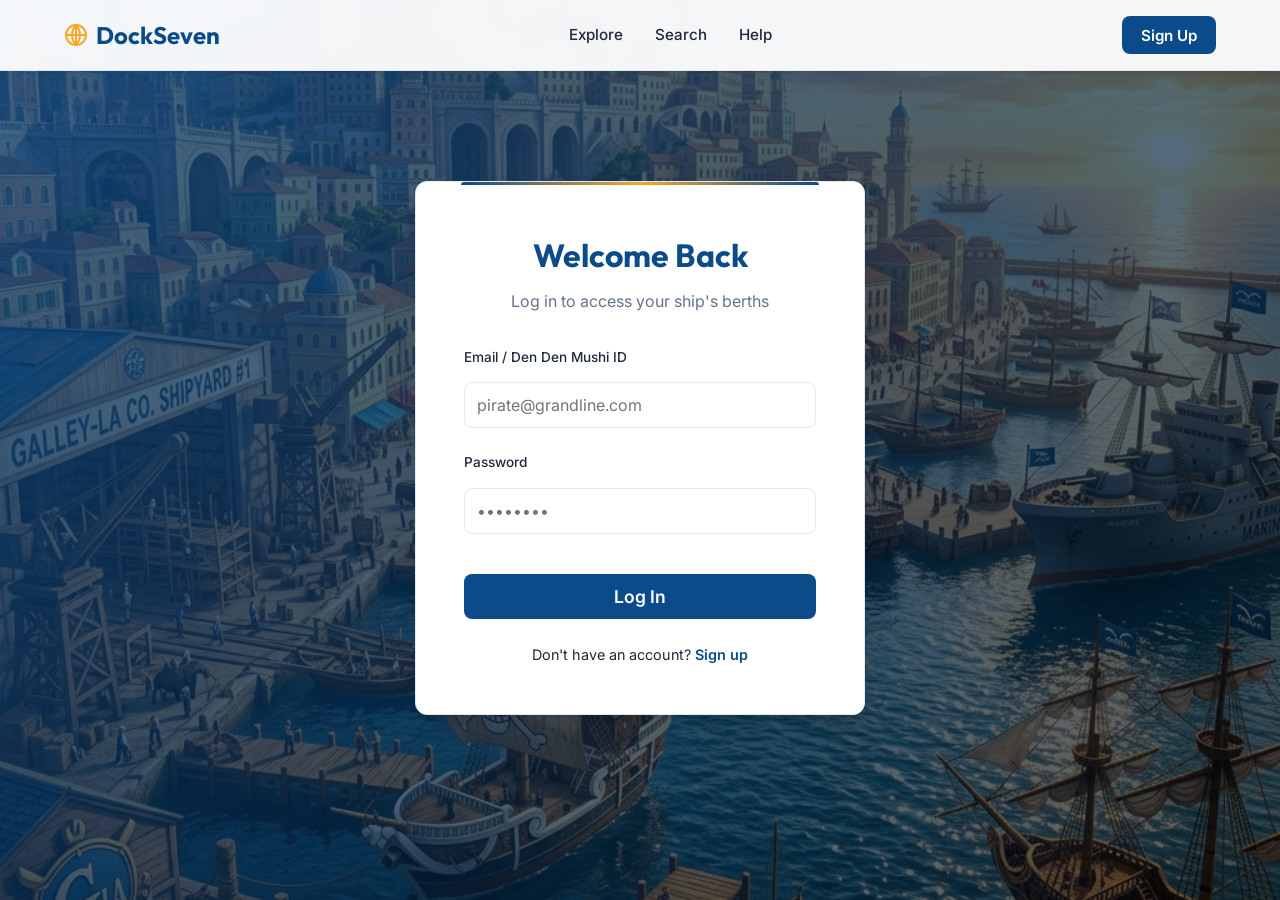
==== commit 0574aa58: "Add login and signup pages" ====
--- a/login.html
+++ b/login.html
@@ -3,197 +3,123 @@
 <head>
     <meta charset="UTF-8">
     <meta name="viewport" content="width=device-width, initial-scale=1.0">
-    <title>DockSeven - Harbor Clearance & Login</title>
-    <meta name="description" content="Access your DockSeven port clearance, fleet dockings, shipwright orders, and Grand Line berths.">
-    <link href="https://fonts.googleapis.com/css2?family=Outfit:wght@300;400;500;600;700;800&family=Inter:wght@300;400;500;600;700&family=Space+Mono:wght@400;700&display=swap" rel="stylesheet">
+    <title>DockSeven - Log In</title>
+    <link href="https://fonts.googleapis.com/css2?family=Outfit:wght@300;400;600;700&family=Inter:wght@400;500;600&display=swap" rel="stylesheet">
     <link rel="stylesheet" href="styles.css">
+    <style>
+        .auth-container {
+            min-height: 100vh;
+            display: flex;
+            align-items: center;
+            justify-content: center;
+            background: linear-gradient(135deg, rgba(11,75,138,0.8) 0%, rgba(0,0,0,0.6) 100%), url('assets/hero.jpg') center/cover no-repeat;
+            padding-top: 60px;
+        }
+        .auth-card {
+            background: white;
+            padding: 3rem;
+            border-radius: var(--radius-lg);
+            width: 100%;
+            max-width: 450px;
+            box-shadow: var(--shadow-lg);
+            animation: fadeInDown 0.6s ease-out;
+        }
+        .auth-card h2 {
+            font-family: var(--font-heading);
+            color: var(--primary-color);
+            margin-bottom: 0.5rem;
+            font-size: 2rem;
+            text-align: center;
+        }
+        .auth-card p {
+            text-align: center;
+            color: var(--text-muted);
+            margin-bottom: 2rem;
+        }
+        .form-group {
+            margin-bottom: 1.5rem;
+        }
+        .form-group label {
+            display: block;
+            margin-bottom: 0.5rem;
+            font-weight: 500;
+            color: var(--text-main);
+        }
+        .form-group input {
+            width: 100%;
+            padding: 12px;
+            border: 1px solid var(--border-color);
+            border-radius: var(--radius-md);
+            font-family: var(--font-body);
+            font-size: 1rem;
+            transition: var(--transition);
+        }
+        .form-group input:focus {
+            outline: none;
+            border-color: var(--primary-color);
+            box-shadow: 0 0 0 3px rgba(11, 75, 138, 0.1);
+        }
+        .auth-btn {
+            width: 100%;
+            padding: 12px;
+            font-size: 1.1rem;
+            margin-top: 1rem;
+        }
+        .auth-links {
+            margin-top: 1.5rem;
+            text-align: center;
+            font-size: 0.9rem;
+        }
+        .auth-links a {
+            color: var(--primary-color);
+            font-weight: 600;
+        }
+        .auth-links a:hover {
+            text-decoration: underline;
+        }
+    </style>
 </head>
-<body class="auth-body">
-    <!-- Background Ambient Glow & Harbor Illustration Overlay -->
-    <div class="auth-bg-ambient"></div>
-    <div class="auth-bg-overlay"></div>
-
-    <!-- Top Minimal Navigation -->
-    <header class="auth-header">
-        <a href="index.html" class="logo auth-nav-link" id="authLogoLink">
-            <svg class="logo-icon" width="26" height="26" viewBox="0 0 24 24" fill="none" stroke="currentColor" stroke-width="2" stroke-linecap="round" stroke-linejoin="round">
+<body>
+    <!-- Navbar -->
+    <header class="navbar">
+        <div class="logo" onclick="window.location.href='index.html'">
+            <svg class="logo-icon" width="24" height="24" viewBox="0 0 24 24" fill="none" stroke="currentColor" stroke-width="2" stroke-linecap="round" stroke-linejoin="round">
                 <circle cx="12" cy="12" r="10"></circle>
                 <line x1="12" y1="2" x2="12" y2="22"></line>
                 <line x1="2" y1="12" x2="22" y2="12"></line>
                 <path d="M12 2a15.3 15.3 0 0 1 4 10 15.3 15.3 0 0 1-4 10 15.3 15.3 0 0 1-4-10 15.3 15.3 0 0 1 4-10z"></path>
             </svg>
             <span>DockSeven</span>
-        </a>
-        <a href="index.html" class="back-home-btn auth-nav-link" id="backHomeLink">
-            <svg width="18" height="18" viewBox="0 0 24 24" fill="none" stroke="currentColor" stroke-width="2" stroke-linecap="round" stroke-linejoin="round">
-                <line x1="19" y1="12" x2="5" y2="12"></line>
-                <polyline points="12 19 5 12 12 5"></polyline>
-            </svg>
-            Return to Harbor
-        </a>
+        </div>
+        <nav class="nav-links">
+            <a href="index.html">Explore</a>
+            <a href="search.html">Search</a>
+            <a href="#">Help</a>
+        </nav>
+        <div class="auth-buttons">
+            <button class="btn btn-primary" onclick="window.location.href='signup.html'">Sign Up</button>
+        </div>
     </header>
 
-    <!-- Main Auth Container -->
-    <main class="auth-container">
-        <!-- Left Side: Harbor Terminal Info Panel -->
-        <div class="auth-hero-panel">
-            <div class="harbor-status-pill">
-                <span class="status-indicator-live"></span>
-                <span>Water 7 Harbor Gateway • Online</span>
-            </div>
-            <h1 class="auth-hero-title">Clear into Water 7 Galley-La Shipyards</h1>
-            <p class="auth-hero-desc">Manage berth reservations, order Adam Wood hull repairs, and connect your Den Den Mushi with dockmasters across the Grand Line.</p>
-            
-            <!-- Terminal Live Metric Cards -->
-            <div class="harbor-live-stats">
-                <div class="stat-mini-card">
-                    <div class="stat-icon-wrap">
-                        <svg width="20" height="20" viewBox="0 0 24 24" fill="none" stroke="currentColor" stroke-width="2">
-                            <path d="M3 9l9-7 9 7v11a2 2 0 0 1-2 2H5a2 2 0 0 1-2-2z"></path>
-                            <polyline points="9 22 9 12 15 12 15 22"></polyline>
-                        </svg>
-                    </div>
-                    <div class="stat-info">
-                        <span class="stat-num">Dock 1 & 2</span>
-                        <span class="stat-sub">14 / 20 Berths Available</span>
-                    </div>
+    <div class="auth-container">
+        <div class="auth-card">
+            <h2>Welcome Back</h2>
+            <p>Log in to access your ship's berths</p>
+            <form onsubmit="event.preventDefault(); window.location.href='index.html';">
+                <div class="form-group">
+                    <label>Email / Den Den Mushi ID</label>
+                    <input type="email" required placeholder="pirate@grandline.com">
                 </div>
-
-                <div class="stat-mini-card">
-                    <div class="stat-icon-wrap wave-icon">
-                        <svg width="20" height="20" viewBox="0 0 24 24" fill="none" stroke="currentColor" stroke-width="2">
-                            <path d="M2 12c2-2 4-2 6 0s4 2 6 0 4-2 6 0"></path>
-                            <path d="M2 17c2-2 4-2 6 0s4 2 6 0 4-2 6 0"></path>
-                        </svg>
-                    </div>
-                    <div class="stat-info">
-                        <span class="stat-num">Tide & Sea</span>
-                        <span class="stat-sub">Aqua Laguna: Low (Calm Waters)</span>
-                    </div>
+                <div class="form-group">
+                    <label>Password</label>
+                    <input type="password" required placeholder="••••••••">
                 </div>
-
-                <div class="stat-mini-card">
-                    <div class="stat-icon-wrap denden-icon">
-                        <svg width="20" height="20" viewBox="0 0 24 24" fill="none" stroke="currentColor" stroke-width="2">
-                            <circle cx="12" cy="12" r="10"></circle>
-                            <path d="M8 12a4 4 0 1 1 8 0"></path>
-                            <circle cx="9" cy="9" r="1"></circle>
-                            <circle cx="15" cy="9" r="1"></circle>
-                        </svg>
-                    </div>
-                    <div class="stat-info">
-                        <span class="stat-num">Den Den Security</span>
-                        <span class="stat-sub">256-bit Encrypted Transponder</span>
-                    </div>
-                </div>
-            </div>
-
-            <!-- Testimonial Quote -->
-            <div class="auth-quote">
-                <p>"DockSeven cut our repair turnaround time in half before sailing for Enies Lobby. Essential for any fleet."</p>
-                <div class="quote-author">
-                    <span class="author-name">Iceburg</span>
-                    <span class="author-title">Mayor of Water 7 & President of Galley-La Company</span>
-                </div>
+                <button type="submit" class="btn btn-primary auth-btn">Log In</button>
+            </form>
+            <div class="auth-links">
+                Don't have an account? <a href="signup.html">Sign up</a>
             </div>
         </div>
-
-        <!-- Right Side: Login Card -->
-        <div class="auth-card-panel">
-            <div class="auth-card">
-                <!-- Card Header -->
-                <div class="auth-card-header">
-                    <span class="badge badge-accent">Harbor Port Clearance</span>
-                    <h2>Captain & Crew Login</h2>
-                    <p>Enter your transponder credentials to access your berth manifest.</p>
-                </div>
-
-                <!-- Quick Demo Login Presets -->
-                <div class="demo-role-section">
-                    <span class="demo-label">⚡ Quick Fill Demo Logins:</span>
-                    <div class="demo-chips">
-                        <button type="button" class="demo-chip active" id="demoPirate" onclick="selectDemoUser('pirate')">
-                            🏴‍☠️ Pirate Captain
-                        </button>
-                        <button type="button" class="demo-chip" id="demoShipwright" onclick="selectDemoUser('shipwright')">
-                            ⚓ Shipwright
-                        </button>
-                        <button type="button" class="demo-chip" id="demoMarine" onclick="selectDemoUser('marine')">
-                            🛡️ Marine Officer
-                        </button>
-                    </div>
-                </div>
-
-                <!-- Login Form -->
-                <form id="loginForm" class="auth-form" onsubmit="handleLoginSubmit(event)">
-                    <!-- Transponder ID / Email -->
-                    <div class="form-group">
-                        <label for="userIdentifier">Transponder ID / Den Den Email</label>
-                        <div class="input-wrapper">
-                            <svg class="input-icon" width="18" height="18" viewBox="0 0 24 24" fill="none" stroke="currentColor" stroke-width="2">
-                                <path d="M4 4h16c1.1 0 2 .9 2 2v12c0 1.1-.9 2-2 2H4c-1.1 0-2-.9-2-2V6c0-1.1.9-2 2-2z"></path>
-                                <polyline points="22,6 12,13 2,6"></polyline>
-                            </svg>
-                            <input type="text" id="userIdentifier" name="identifier" required placeholder="e.g. luffy@strawhat.sea" value="luffy@strawhat.sea">
-                        </div>
-                    </div>
-
-                    <!-- Secret Passkey -->
-                    <div class="form-group">
-                        <div class="label-row">
-                            <label for="userPasskey">Loguetown Security Passkey</label>
-                            <a href="#" class="forgot-link" onclick="handleForgotPass(event)">Lost Passkey?</a>
-                        </div>
-                        <div class="input-wrapper">
-                            <svg class="input-icon" width="18" height="18" viewBox="0 0 24 24" fill="none" stroke="currentColor" stroke-width="2">
-                                <rect x="3" y="11" width="18" height="11" rx="2" ry="2"></rect>
-                                <path d="M7 11V7a5 5 0 0 1 10 0v4"></path>
-                            </svg>
-                            <input type="password" id="userPasskey" name="passkey" required placeholder="••••••••••••" value="GomuGomu3000M">
-                            <button type="button" class="pass-toggle-btn" id="togglePassBtn" onclick="togglePasswordVisibility()" aria-label="Toggle password visibility">
-                                <svg id="eyeIcon" width="18" height="18" viewBox="0 0 24 24" fill="none" stroke="currentColor" stroke-width="2">
-                                    <path d="M1 12s4-8 11-8 11 8 11 8-4 8-11 8-11-8-11-8z"></path>
-                                    <circle cx="12" cy="12" r="3"></circle>
-                                </svg>
-                            </button>
-                        </div>
-                    </div>
-
-                    <!-- Options Row -->
-                    <div class="form-options">
-                        <label class="custom-checkbox">
-                            <input type="checkbox" id="rememberMe" checked>
-                            <span class="checkbox-indicator"></span>
-                            <span class="checkbox-label">Keep my transponder logged in</span>
-                        </label>
-                    </div>
-
-                    <!-- Status Notification Message Banner -->
-                    <div id="authAlert" class="auth-alert hidden"></div>
-
-                    <!-- Submit Action Button -->
-                    <button type="submit" id="submitLoginBtn" class="btn btn-primary btn-block btn-login">
-                        <span class="btn-text">Request Port Clearance</span>
-                        <span class="btn-spinner hidden"></span>
-                        <svg class="btn-arrow" width="18" height="18" viewBox="0 0 24 24" fill="none" stroke="currentColor" stroke-width="2">
-                            <line x1="5" y1="12" x2="19" y2="12"></line>
-                            <polyline points="12 5 19 12 12 19"></polyline>
-                        </svg>
-                    </button>
-                </form>
-
-                <!-- Card Footer / Sign Up Link -->
-                <div class="auth-card-footer">
-                    <p>Don't have an active harbor transponder? <a href="signup.html" class="auth-signup-link">Register your vessel</a></p>
-                </div>
-            </div>
-        </div>
-    </main>
-
-    <!-- Notification Toast for feedback -->
-    <div id="authToast" class="auth-toast"></div>
-
-    <script src="script.js"></script>
-    <script src="login.js"></script>
+    </div>
 </body>
 </html>
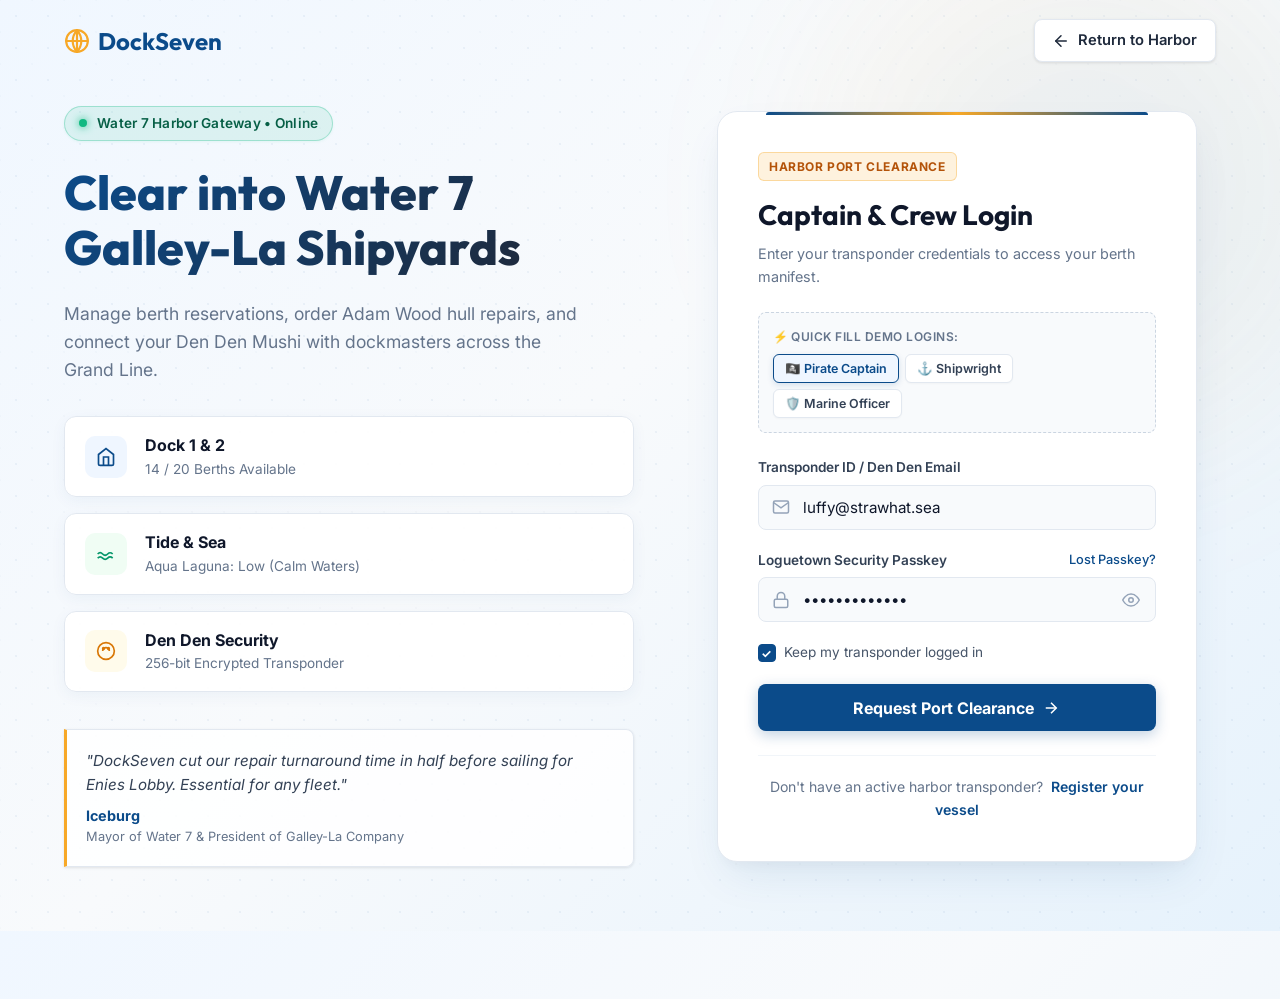
==== commit 3cb01dfb: "Merge partner's login page branch" ====
--- a/login.html
+++ b/login.html
@@ -3,123 +3,197 @@
 <head>
     <meta charset="UTF-8">
     <meta name="viewport" content="width=device-width, initial-scale=1.0">
-    <title>DockSeven - Log In</title>
-    <link href="https://fonts.googleapis.com/css2?family=Outfit:wght@300;400;600;700&family=Inter:wght@400;500;600&display=swap" rel="stylesheet">
+    <title>DockSeven - Harbor Clearance & Login</title>
+    <meta name="description" content="Access your DockSeven port clearance, fleet dockings, shipwright orders, and Grand Line berths.">
+    <link href="https://fonts.googleapis.com/css2?family=Outfit:wght@300;400;500;600;700;800&family=Inter:wght@300;400;500;600;700&family=Space+Mono:wght@400;700&display=swap" rel="stylesheet">
     <link rel="stylesheet" href="styles.css">
-    <style>
-        .auth-container {
-            min-height: 100vh;
-            display: flex;
-            align-items: center;
-            justify-content: center;
-            background: linear-gradient(135deg, rgba(11,75,138,0.8) 0%, rgba(0,0,0,0.6) 100%), url('assets/hero.jpg') center/cover no-repeat;
-            padding-top: 60px;
-        }
-        .auth-card {
-            background: white;
-            padding: 3rem;
-            border-radius: var(--radius-lg);
-            width: 100%;
-            max-width: 450px;
-            box-shadow: var(--shadow-lg);
-            animation: fadeInDown 0.6s ease-out;
-        }
-        .auth-card h2 {
-            font-family: var(--font-heading);
-            color: var(--primary-color);
-            margin-bottom: 0.5rem;
-            font-size: 2rem;
-            text-align: center;
-        }
-        .auth-card p {
-            text-align: center;
-            color: var(--text-muted);
-            margin-bottom: 2rem;
-        }
-        .form-group {
-            margin-bottom: 1.5rem;
-        }
-        .form-group label {
-            display: block;
-            margin-bottom: 0.5rem;
-            font-weight: 500;
-            color: var(--text-main);
-        }
-        .form-group input {
-            width: 100%;
-            padding: 12px;
-            border: 1px solid var(--border-color);
-            border-radius: var(--radius-md);
-            font-family: var(--font-body);
-            font-size: 1rem;
-            transition: var(--transition);
-        }
-        .form-group input:focus {
-            outline: none;
-            border-color: var(--primary-color);
-            box-shadow: 0 0 0 3px rgba(11, 75, 138, 0.1);
-        }
-        .auth-btn {
-            width: 100%;
-            padding: 12px;
-            font-size: 1.1rem;
-            margin-top: 1rem;
-        }
-        .auth-links {
-            margin-top: 1.5rem;
-            text-align: center;
-            font-size: 0.9rem;
-        }
-        .auth-links a {
-            color: var(--primary-color);
-            font-weight: 600;
-        }
-        .auth-links a:hover {
-            text-decoration: underline;
-        }
-    </style>
 </head>
-<body>
-    <!-- Navbar -->
-    <header class="navbar">
-        <div class="logo" onclick="window.location.href='index.html'">
-            <svg class="logo-icon" width="24" height="24" viewBox="0 0 24 24" fill="none" stroke="currentColor" stroke-width="2" stroke-linecap="round" stroke-linejoin="round">
+<body class="auth-body">
+    <!-- Background Ambient Glow & Harbor Illustration Overlay -->
+    <div class="auth-bg-ambient"></div>
+    <div class="auth-bg-overlay"></div>
+
+    <!-- Top Minimal Navigation -->
+    <header class="auth-header">
+        <a href="index.html" class="logo auth-nav-link" id="authLogoLink">
+            <svg class="logo-icon" width="26" height="26" viewBox="0 0 24 24" fill="none" stroke="currentColor" stroke-width="2" stroke-linecap="round" stroke-linejoin="round">
                 <circle cx="12" cy="12" r="10"></circle>
                 <line x1="12" y1="2" x2="12" y2="22"></line>
                 <line x1="2" y1="12" x2="22" y2="12"></line>
                 <path d="M12 2a15.3 15.3 0 0 1 4 10 15.3 15.3 0 0 1-4 10 15.3 15.3 0 0 1-4-10 15.3 15.3 0 0 1 4-10z"></path>
             </svg>
             <span>DockSeven</span>
-        </div>
-        <nav class="nav-links">
-            <a href="index.html">Explore</a>
-            <a href="search.html">Search</a>
-            <a href="#">Help</a>
-        </nav>
-        <div class="auth-buttons">
-            <button class="btn btn-primary" onclick="window.location.href='signup.html'">Sign Up</button>
-        </div>
+        </a>
+        <a href="index.html" class="back-home-btn auth-nav-link" id="backHomeLink">
+            <svg width="18" height="18" viewBox="0 0 24 24" fill="none" stroke="currentColor" stroke-width="2" stroke-linecap="round" stroke-linejoin="round">
+                <line x1="19" y1="12" x2="5" y2="12"></line>
+                <polyline points="12 19 5 12 12 5"></polyline>
+            </svg>
+            Return to Harbor
+        </a>
     </header>
 
-    <div class="auth-container">
-        <div class="auth-card">
-            <h2>Welcome Back</h2>
-            <p>Log in to access your ship's berths</p>
-            <form onsubmit="event.preventDefault(); window.location.href='index.html';">
-                <div class="form-group">
-                    <label>Email / Den Den Mushi ID</label>
-                    <input type="email" required placeholder="pirate@grandline.com">
+    <!-- Main Auth Container -->
+    <main class="auth-container">
+        <!-- Left Side: Harbor Terminal Info Panel -->
+        <div class="auth-hero-panel">
+            <div class="harbor-status-pill">
+                <span class="status-indicator-live"></span>
+                <span>Water 7 Harbor Gateway • Online</span>
+            </div>
+            <h1 class="auth-hero-title">Clear into Water 7 Galley-La Shipyards</h1>
+            <p class="auth-hero-desc">Manage berth reservations, order Adam Wood hull repairs, and connect your Den Den Mushi with dockmasters across the Grand Line.</p>
+            
+            <!-- Terminal Live Metric Cards -->
+            <div class="harbor-live-stats">
+                <div class="stat-mini-card">
+                    <div class="stat-icon-wrap">
+                        <svg width="20" height="20" viewBox="0 0 24 24" fill="none" stroke="currentColor" stroke-width="2">
+                            <path d="M3 9l9-7 9 7v11a2 2 0 0 1-2 2H5a2 2 0 0 1-2-2z"></path>
+                            <polyline points="9 22 9 12 15 12 15 22"></polyline>
+                        </svg>
+                    </div>
+                    <div class="stat-info">
+                        <span class="stat-num">Dock 1 & 2</span>
+                        <span class="stat-sub">14 / 20 Berths Available</span>
+                    </div>
                 </div>
-                <div class="form-group">
-                    <label>Password</label>
-                    <input type="password" required placeholder="••••••••">
+
+                <div class="stat-mini-card">
+                    <div class="stat-icon-wrap wave-icon">
+                        <svg width="20" height="20" viewBox="0 0 24 24" fill="none" stroke="currentColor" stroke-width="2">
+                            <path d="M2 12c2-2 4-2 6 0s4 2 6 0 4-2 6 0"></path>
+                            <path d="M2 17c2-2 4-2 6 0s4 2 6 0 4-2 6 0"></path>
+                        </svg>
+                    </div>
+                    <div class="stat-info">
+                        <span class="stat-num">Tide & Sea</span>
+                        <span class="stat-sub">Aqua Laguna: Low (Calm Waters)</span>
+                    </div>
                 </div>
-                <button type="submit" class="btn btn-primary auth-btn">Log In</button>
-            </form>
-            <div class="auth-links">
-                Don't have an account? <a href="signup.html">Sign up</a>
+
+                <div class="stat-mini-card">
+                    <div class="stat-icon-wrap denden-icon">
+                        <svg width="20" height="20" viewBox="0 0 24 24" fill="none" stroke="currentColor" stroke-width="2">
+                            <circle cx="12" cy="12" r="10"></circle>
+                            <path d="M8 12a4 4 0 1 1 8 0"></path>
+                            <circle cx="9" cy="9" r="1"></circle>
+                            <circle cx="15" cy="9" r="1"></circle>
+                        </svg>
+                    </div>
+                    <div class="stat-info">
+                        <span class="stat-num">Den Den Security</span>
+                        <span class="stat-sub">256-bit Encrypted Transponder</span>
+                    </div>
+                </div>
+            </div>
+
+            <!-- Testimonial Quote -->
+            <div class="auth-quote">
+                <p>"DockSeven cut our repair turnaround time in half before sailing for Enies Lobby. Essential for any fleet."</p>
+                <div class="quote-author">
+                    <span class="author-name">Iceburg</span>
+                    <span class="author-title">Mayor of Water 7 & President of Galley-La Company</span>
+                </div>
             </div>
         </div>
-    </div>
+
+        <!-- Right Side: Login Card -->
+        <div class="auth-card-panel">
+            <div class="auth-card">
+                <!-- Card Header -->
+                <div class="auth-card-header">
+                    <span class="badge badge-accent">Harbor Port Clearance</span>
+                    <h2>Captain & Crew Login</h2>
+                    <p>Enter your transponder credentials to access your berth manifest.</p>
+                </div>
+
+                <!-- Quick Demo Login Presets -->
+                <div class="demo-role-section">
+                    <span class="demo-label">⚡ Quick Fill Demo Logins:</span>
+                    <div class="demo-chips">
+                        <button type="button" class="demo-chip active" id="demoPirate" onclick="selectDemoUser('pirate')">
+                            🏴‍☠️ Pirate Captain
+                        </button>
+                        <button type="button" class="demo-chip" id="demoShipwright" onclick="selectDemoUser('shipwright')">
+                            ⚓ Shipwright
+                        </button>
+                        <button type="button" class="demo-chip" id="demoMarine" onclick="selectDemoUser('marine')">
+                            🛡️ Marine Officer
+                        </button>
+                    </div>
+                </div>
+
+                <!-- Login Form -->
+                <form id="loginForm" class="auth-form" onsubmit="handleLoginSubmit(event)">
+                    <!-- Transponder ID / Email -->
+                    <div class="form-group">
+                        <label for="userIdentifier">Transponder ID / Den Den Email</label>
+                        <div class="input-wrapper">
+                            <svg class="input-icon" width="18" height="18" viewBox="0 0 24 24" fill="none" stroke="currentColor" stroke-width="2">
+                                <path d="M4 4h16c1.1 0 2 .9 2 2v12c0 1.1-.9 2-2 2H4c-1.1 0-2-.9-2-2V6c0-1.1.9-2 2-2z"></path>
+                                <polyline points="22,6 12,13 2,6"></polyline>
+                            </svg>
+                            <input type="text" id="userIdentifier" name="identifier" required placeholder="e.g. luffy@strawhat.sea" value="luffy@strawhat.sea">
+                        </div>
+                    </div>
+
+                    <!-- Secret Passkey -->
+                    <div class="form-group">
+                        <div class="label-row">
+                            <label for="userPasskey">Loguetown Security Passkey</label>
+                            <a href="#" class="forgot-link" onclick="handleForgotPass(event)">Lost Passkey?</a>
+                        </div>
+                        <div class="input-wrapper">
+                            <svg class="input-icon" width="18" height="18" viewBox="0 0 24 24" fill="none" stroke="currentColor" stroke-width="2">
+                                <rect x="3" y="11" width="18" height="11" rx="2" ry="2"></rect>
+                                <path d="M7 11V7a5 5 0 0 1 10 0v4"></path>
+                            </svg>
+                            <input type="password" id="userPasskey" name="passkey" required placeholder="••••••••••••" value="GomuGomu3000M">
+                            <button type="button" class="pass-toggle-btn" id="togglePassBtn" onclick="togglePasswordVisibility()" aria-label="Toggle password visibility">
+                                <svg id="eyeIcon" width="18" height="18" viewBox="0 0 24 24" fill="none" stroke="currentColor" stroke-width="2">
+                                    <path d="M1 12s4-8 11-8 11 8 11 8-4 8-11 8-11-8-11-8z"></path>
+                                    <circle cx="12" cy="12" r="3"></circle>
+                                </svg>
+                            </button>
+                        </div>
+                    </div>
+
+                    <!-- Options Row -->
+                    <div class="form-options">
+                        <label class="custom-checkbox">
+                            <input type="checkbox" id="rememberMe" checked>
+                            <span class="checkbox-indicator"></span>
+                            <span class="checkbox-label">Keep my transponder logged in</span>
+                        </label>
+                    </div>
+
+                    <!-- Status Notification Message Banner -->
+                    <div id="authAlert" class="auth-alert hidden"></div>
+
+                    <!-- Submit Action Button -->
+                    <button type="submit" id="submitLoginBtn" class="btn btn-primary btn-block btn-login">
+                        <span class="btn-text">Request Port Clearance</span>
+                        <span class="btn-spinner hidden"></span>
+                        <svg class="btn-arrow" width="18" height="18" viewBox="0 0 24 24" fill="none" stroke="currentColor" stroke-width="2">
+                            <line x1="5" y1="12" x2="19" y2="12"></line>
+                            <polyline points="12 5 19 12 12 19"></polyline>
+                        </svg>
+                    </button>
+                </form>
+
+                <!-- Card Footer / Sign Up Link -->
+                <div class="auth-card-footer">
+                    <p>Don't have an active harbor transponder? <a href="signup.html" class="auth-signup-link">Register your vessel</a></p>
+                </div>
+            </div>
+        </div>
+    </main>
+
+    <!-- Notification Toast for feedback -->
+    <div id="authToast" class="auth-toast"></div>
+
+    <script src="script.js"></script>
+    <script src="login.js"></script>
 </body>
 </html>
